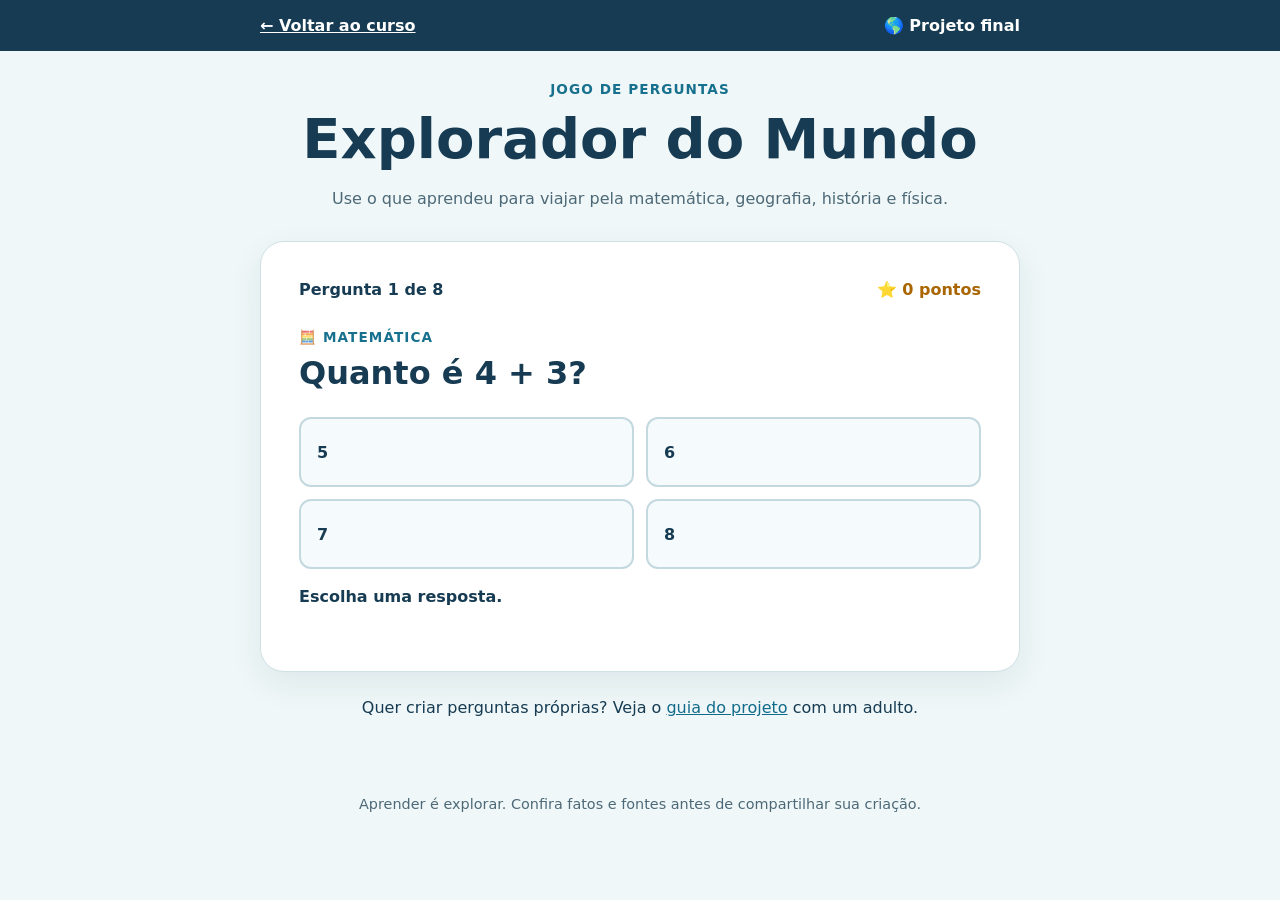
==== docs/projeto-final/index.html @ 9e4bb3c6 "Create interactive kids programming course" ====
<!doctype html>
<html lang="pt-BR">
<head>
  <meta charset="utf-8">
  <meta name="viewport" content="width=device-width, initial-scale=1">
  <meta name="theme-color" content="#163b52">
  <title>Explorador do Mundo</title>
  <link rel="stylesheet" href="style.css">
  <script src="questions.js" defer></script>
  <script src="game.js" defer></script>
</head>
<body>
  <header><a href="../index.html">← Voltar ao curso</a><span>🌎 Projeto final</span></header>
  <main>
    <div class="hero"><span class="eyebrow">Jogo de perguntas</span><h1>Explorador do Mundo</h1><p>Use o que aprendeu para viajar pela matemática, geografia, história e física.</p></div>
    <section class="game" aria-labelledby="question"><div class="score"><span id="round">Pergunta 1</span><strong id="score">⭐ 0 pontos</strong></div><p id="topic" class="topic"></p><h2 id="question"></h2><div id="choices" class="choices"></div><p id="feedback" role="status" aria-live="polite"></p><button id="next" type="button" hidden>Próxima pergunta →</button></section>
    <p class="tip">Quer criar perguntas próprias? Veja o <a href="https://github.com/humbertogaliza/kids-for-dev/blob/main/projeto-final/README.md">guia do projeto</a> com um adulto.</p>
  </main>
  <footer>Aprender é explorar. Confira fatos e fontes antes de compartilhar sua criação.</footer>
</body>
</html>
---- docs/projeto-final/style.css ----
:root{font-family:system-ui,-apple-system,"Segoe UI",sans-serif;background:#eff7f8;color:#163b52}*{box-sizing:border-box}body{margin:0}button{font:inherit;cursor:pointer}a{color:#126b8a}a:focus-visible,button:focus-visible{outline:3px solid #ee9d30;outline-offset:3px}header{background:#163b52;color:#fff;padding:16px max(20px,calc((100vw - 760px)/2));display:flex;justify-content:space-between;gap:20px;font-weight:800}header a{color:#fff}main{max-width:800px;margin:auto;padding:28px 20px 60px}.hero{text-align:center}.hero h1{font-size:clamp(2.2rem,6vw,3.5rem);margin:8px 0}.hero p{line-height:1.5;color:#4d6977}.eyebrow,.topic{text-transform:uppercase;letter-spacing:.08em;font-weight:900;color:#17718e;font-size:.85rem}.game{background:#fff;border:1px solid #cfe1e4;border-radius:24px;padding:clamp(20px,5vw,38px);box-shadow:0 12px 32px #163b5214;margin-top:30px}.score{display:flex;justify-content:space-between;gap:16px;font-weight:800}.score strong{color:#a86500}.topic{margin:30px 0 7px}.game h2{font-size:clamp(1.45rem,4vw,2rem);margin:0 0 22px;line-height:1.35}.choices{display:grid;grid-template-columns:repeat(2,minmax(0,1fr));gap:12px}.choices button{border:2px solid #c4d9df;background:#f5fbfc;color:#163b52;border-radius:12px;padding:16px;text-align:left;font-weight:700;min-height:70px}.choices button:hover:not(:disabled){background:#e0f4f7}.choices button.correct{background:#def7df;border-color:#248044}.choices button.wrong{background:#fff0ed;border-color:#c24842}.choices button:disabled{cursor:default}#feedback{min-height:2em;line-height:1.5;font-weight:700}#next{border:0;border-radius:12px;background:#287f55;color:white;padding:14px 18px;font-weight:800}.tip{line-height:1.5;text-align:center;margin-top:24px}footer{color:#4d6977;text-align:center;padding:0 20px 25px;font-size:.9rem}@media(max-width:560px){.choices{grid-template-columns:1fr}}
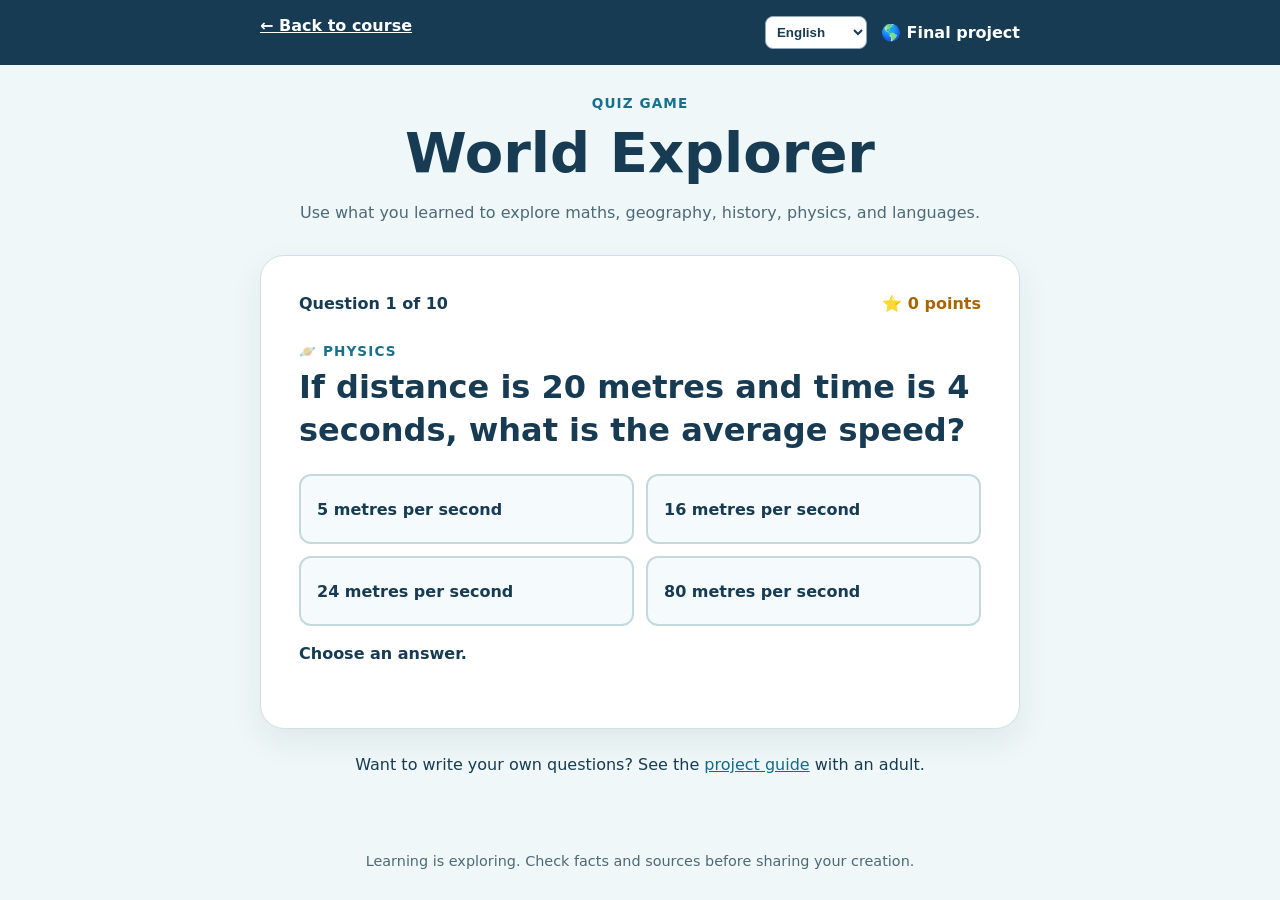
==== commit e05f845c: "Add multilingual course and coding foundations modules" ====
--- a/docs/projeto-final/index.html
+++ b/docs/projeto-final/index.html
@@ -4,18 +4,20 @@
   <meta charset="utf-8">
   <meta name="viewport" content="width=device-width, initial-scale=1">
   <meta name="theme-color" content="#163b52">
+  <meta id="meta-desc" name="description" content="Um jogo de perguntas criado no Kids for Dev.">
   <title>Explorador do Mundo</title>
   <link rel="stylesheet" href="style.css">
   <script src="questions.js" defer></script>
+  <script src="question-i18n.js" defer></script>
   <script src="game.js" defer></script>
 </head>
 <body>
-  <header><a href="../index.html">← Voltar ao curso</a><span>🌎 Projeto final</span></header>
+  <header><a id="back" href="../index.html">← Voltar ao curso</a><div class="header-actions"><label class="sr-only" id="language-label" for="language">Idioma</label><select id="language" aria-label="Idioma"><option value="pt">Português</option><option value="en">English</option><option value="es">Español</option></select><span id="project-label">🌎 Projeto final</span></div></header>
   <main>
-    <div class="hero"><span class="eyebrow">Jogo de perguntas</span><h1>Explorador do Mundo</h1><p>Use o que aprendeu para viajar pela matemática, geografia, história e física.</p></div>
+    <div class="hero"><span class="eyebrow" id="hero-tag">Jogo de perguntas</span><h1 id="hero-title">Explorador do Mundo</h1><p id="hero-desc">Use o que aprendeu para viajar pela matemática, geografia, história, física e idiomas.</p></div>
     <section class="game" aria-labelledby="question"><div class="score"><span id="round">Pergunta 1</span><strong id="score">⭐ 0 pontos</strong></div><p id="topic" class="topic"></p><h2 id="question"></h2><div id="choices" class="choices"></div><p id="feedback" role="status" aria-live="polite"></p><button id="next" type="button" hidden>Próxima pergunta →</button></section>
-    <p class="tip">Quer criar perguntas próprias? Veja o <a href="https://github.com/humbertogaliza/kids-for-dev/blob/main/projeto-final/README.md">guia do projeto</a> com um adulto.</p>
+    <p class="tip"><span id="tip-text">Quer criar perguntas próprias? Veja o</span> <a id="project-guide" href="https://github.com/humbertogaliza/kids-for-dev/blob/main/projeto-final/README.md">guia do projeto</a> <span id="tip-end">com um adulto.</span></p>
   </main>
-  <footer>Aprender é explorar. Confira fatos e fontes antes de compartilhar sua criação.</footer>
+  <footer id="footer-text">Aprender é explorar. Confira fatos e fontes antes de compartilhar sua criação.</footer>
 </body>
 </html>
--- a/docs/projeto-final/style.css
+++ b/docs/projeto-final/style.css
@@ -1 +1,2 @@
 :root{font-family:system-ui,-apple-system,"Segoe UI",sans-serif;background:#eff7f8;color:#163b52}*{box-sizing:border-box}body{margin:0}button{font:inherit;cursor:pointer}a{color:#126b8a}a:focus-visible,button:focus-visible{outline:3px solid #ee9d30;outline-offset:3px}header{background:#163b52;color:#fff;padding:16px max(20px,calc((100vw - 760px)/2));display:flex;justify-content:space-between;gap:20px;font-weight:800}header a{color:#fff}main{max-width:800px;margin:auto;padding:28px 20px 60px}.hero{text-align:center}.hero h1{font-size:clamp(2.2rem,6vw,3.5rem);margin:8px 0}.hero p{line-height:1.5;color:#4d6977}.eyebrow,.topic{text-transform:uppercase;letter-spacing:.08em;font-weight:900;color:#17718e;font-size:.85rem}.game{background:#fff;border:1px solid #cfe1e4;border-radius:24px;padding:clamp(20px,5vw,38px);box-shadow:0 12px 32px #163b5214;margin-top:30px}.score{display:flex;justify-content:space-between;gap:16px;font-weight:800}.score strong{color:#a86500}.topic{margin:30px 0 7px}.game h2{font-size:clamp(1.45rem,4vw,2rem);margin:0 0 22px;line-height:1.35}.choices{display:grid;grid-template-columns:repeat(2,minmax(0,1fr));gap:12px}.choices button{border:2px solid #c4d9df;background:#f5fbfc;color:#163b52;border-radius:12px;padding:16px;text-align:left;font-weight:700;min-height:70px}.choices button:hover:not(:disabled){background:#e0f4f7}.choices button.correct{background:#def7df;border-color:#248044}.choices button.wrong{background:#fff0ed;border-color:#c24842}.choices button:disabled{cursor:default}#feedback{min-height:2em;line-height:1.5;font-weight:700}#next{border:0;border-radius:12px;background:#287f55;color:white;padding:14px 18px;font-weight:800}.tip{line-height:1.5;text-align:center;margin-top:24px}footer{color:#4d6977;text-align:center;padding:0 20px 25px;font-size:.9rem}@media(max-width:560px){.choices{grid-template-columns:1fr}}
+.sr-only{position:absolute;width:1px;height:1px;padding:0;margin:-1px;overflow:hidden;clip:rect(0,0,0,0);white-space:nowrap;border:0}.header-actions{display:flex;align-items:center;gap:14px}#language{border:1px solid #8faab7;border-radius:8px;background:#fff;color:#163b52;padding:7px;font-weight:700}#language:focus-visible{outline:3px solid #ee9d30;outline-offset:3px}@media(max-width:560px){header{align-items:center}.header-actions{gap:8px}#project-label{display:none}}
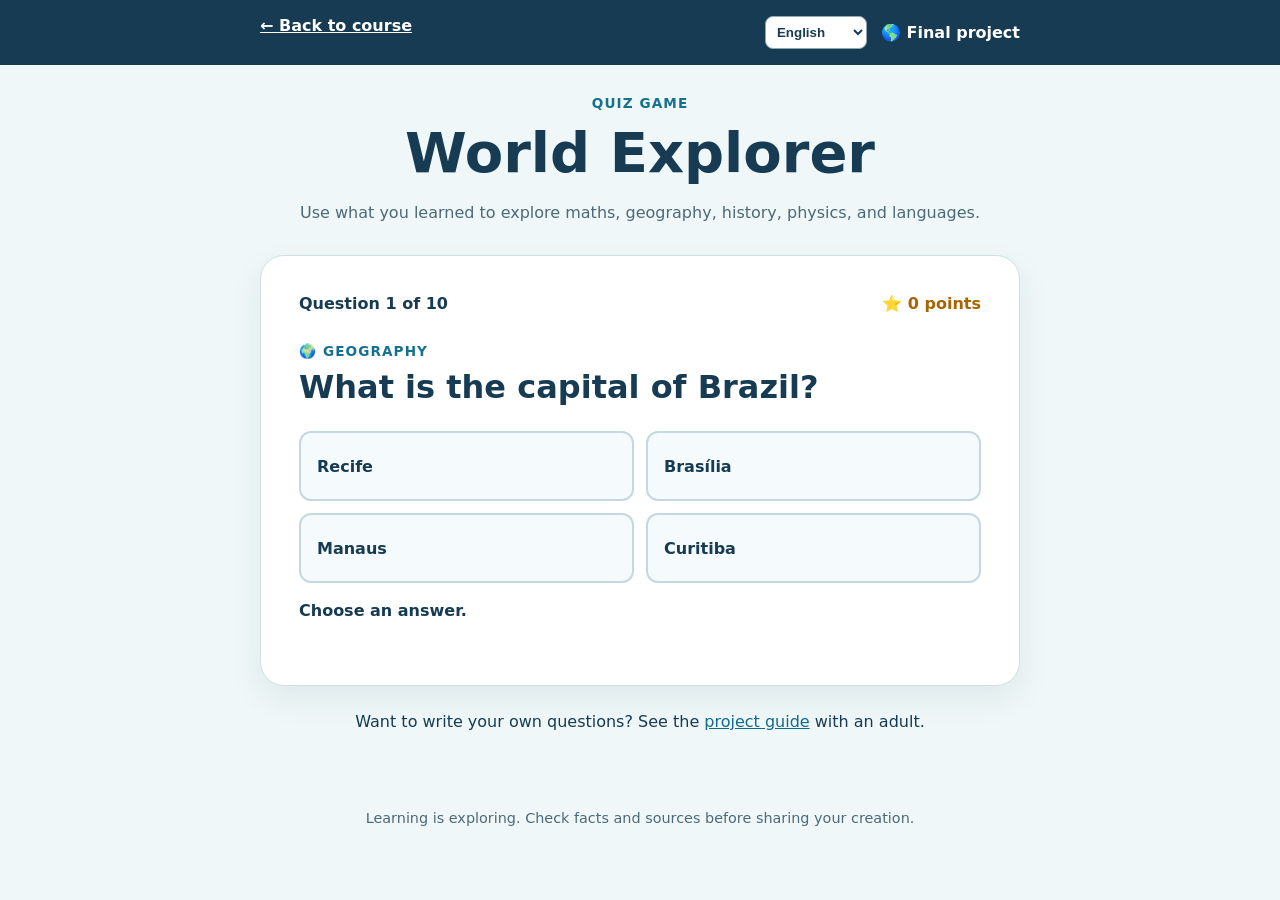
==== commit 195d48bc: "Make course worlds interactive and refresh localized assets" ====
--- a/docs/projeto-final/index.html
+++ b/docs/projeto-final/index.html
@@ -6,10 +6,10 @@
   <meta name="theme-color" content="#163b52">
   <meta id="meta-desc" name="description" content="Um jogo de perguntas criado no Kids for Dev.">
   <title>Explorador do Mundo</title>
-  <link rel="stylesheet" href="style.css">
-  <script src="questions.js" defer></script>
-  <script src="question-i18n.js" defer></script>
-  <script src="game.js" defer></script>
+  <link rel="stylesheet" href="style.css?v=20261024-2">
+  <script src="questions.js?v=20261024-2" defer></script>
+  <script src="question-i18n.js?v=20261024-2" defer></script>
+  <script src="game.js?v=20261024-2" defer></script>
 </head>
 <body>
   <header><a id="back" href="../index.html">← Voltar ao curso</a><div class="header-actions"><label class="sr-only" id="language-label" for="language">Idioma</label><select id="language" aria-label="Idioma"><option value="pt">Português</option><option value="en">English</option><option value="es">Español</option></select><span id="project-label">🌎 Projeto final</span></div></header>
